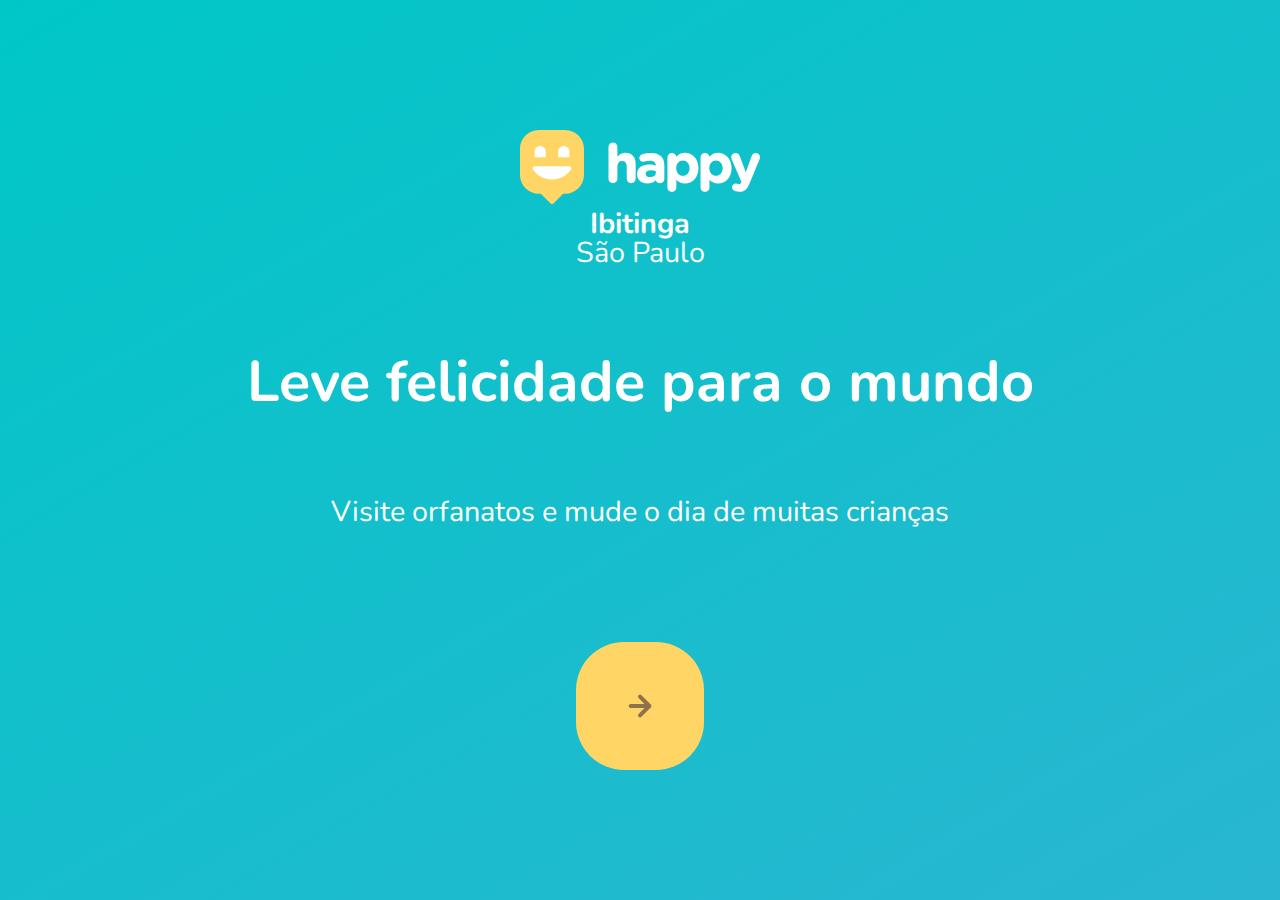
==== index.html @ b5ff6e31 "primeira página" ====
<!DOCTYPE html>
<html lang="pt-br">
    <head>
        <meta charset="UTF-8">
        <meta name="viewport" content="width=device-width, initial-scale=1.0">
        <title>Happy</title>

        <link rel="icon" href="./public/images/logo-icon.png">

        <link rel="stylesheet" href="./public/css/main.css">
        <link rel="stylesheet" href="./public/css/animations.css">
        <link rel="stylesheet" href="./public/css/page-landing.css">

        <link href="https://fonts.googleapis.com/css2?family=Nunito:ital,wght@0,400;0,600;1,800&display=swap" rel="stylesheet">
    </head>
    <body>
        <div id="page-landing">
            <div id="container">
                <header>
                    <img 
                    class="animate-up"
                    id="logo"
                    src="./public/images/logo.svg"
                    alt="Logotipo de Happy">

                    <div class="location animate-up">
                        <strong>Ibitinga</strong>
                        <p>São Paulo</p>
                    </div>
                </header>

                <main>
                    <h1 class="animate-up">Leve felicidade para o mundo</h1>

                    <section class="visit">
                        <p class="animate-up">Visite orfanatos e mude o dia de muitas crianças</p>

                        <a href="" title="Visite orfanatos" class="animate-up">
                            <img src="./public/images/arrow.svg" alt="Ir para o mapa">
                        </a>
                    </section>
                </main>
            </div>
        </div>
    </body>
</html>
---- public/css/main.css ----
*{
    margin: 0;
    padding: 0;
}

body{
   height: 100vh;
   color: white;
}

:root{
    font-size: 62,5%;
}

body,
input,
button,
textarea{
    font: 400 1.8rem/1 'Nunito', sans-serif;
}

/* inline e block = alinhamentos da caixa
flex e grid = alinhamentos dentro da caixa */
---- public/css/animations.css ----
/* Animações */
@keyframes up{
    from{
        opacity: 0;
        transform: translateY(16px);
    }

    to{
        opacity: 1;
        transform: translateY(0);
    }
}

.animate-up{
    animation-name: up;
    animation-duration: 0.3s;
    animation-fill-mode: backwards;
}
---- public/css/page-landing.css ----
#page-landing{
    background: linear-gradient(329.54deg, #29b6d1 0%, #00c7c7 100%);
   
    text-align: center;
    min-height: 100vh;

    display: flex;
}

#container{
   margin: auto;

   width: 90%;
}

.location,
h1,
.visit p{
   height: 16vh;
}

.visit a{
   width: 8rem;
   height: 8rem;
   background: #ffd666;

   border: none;
   border-radius: 3rem;

   display: flex;
   align-items: center; /* alinhamento de Y em X */
   justify-content: center; /* alinhamento de X em Y */

   margin: 0 auto;

   transition: background 0.2s;
}

.visit a:hover{
    background: #96feff;
}

#logo{
    animation-delay: 0.05s;
}

.location{
    animation-delay: 0.1s;
}

main h1{
    animation-delay: 0.15s;
}

.visit p{
    animation-delay: 0.2s;
}

.visit a{
    animation-delay: 0.25s;
}
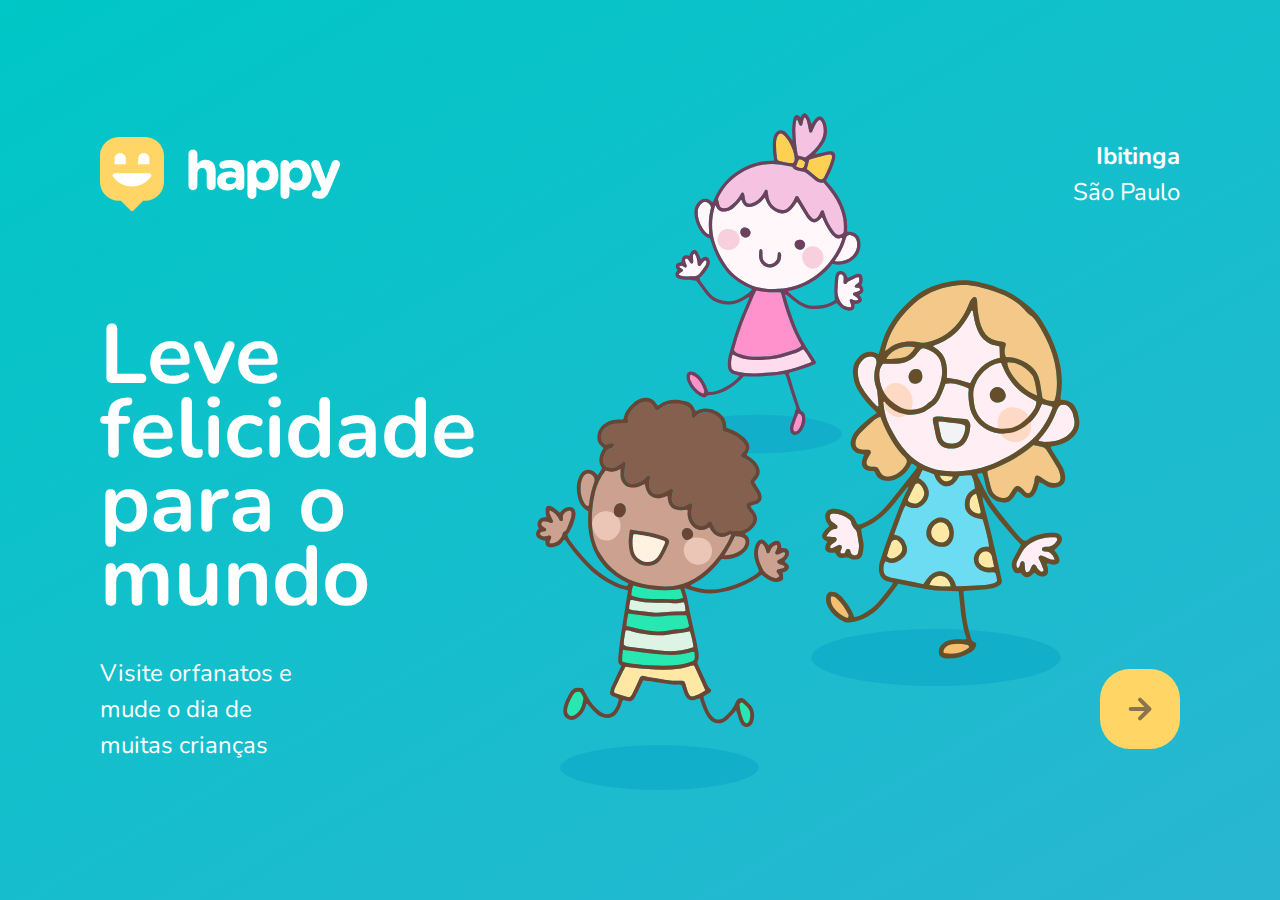
==== commit 69f44a1d: "página de orfanatos" ====
--- a/index.html
+++ b/index.html
@@ -11,7 +11,7 @@
         <link rel="stylesheet" href="./public/css/animations.css">
         <link rel="stylesheet" href="./public/css/page-landing.css">
 
-        <link href="https://fonts.googleapis.com/css2?family=Nunito:ital,wght@0,400;0,600;1,800&display=swap" rel="stylesheet">
+        <link href="https://fonts.googleapis.com/css2?family=Nunito:wght@400;600;800&display=swap" rel="stylesheet">
     </head>
     <body>
         <div id="page-landing">
@@ -35,7 +35,7 @@
                     <section class="visit">
                         <p class="animate-up">Visite orfanatos e mude o dia de muitas crianças</p>
 
-                        <a href="" title="Visite orfanatos" class="animate-up">
+                        <a href="#" title="Visite orfanatos" class="animate-up">
                             <img src="./public/images/arrow.svg" alt="Ir para o mapa">
                         </a>
                     </section>
--- a/public/css/main.css
+++ b/public/css/main.css
@@ -1,6 +1,7 @@
 *{
     margin: 0;
     padding: 0;
+    box-sizing: border-box;
 }
 
 body{
@@ -9,14 +10,14 @@
 }
 
 :root{
-    font-size: 62,5%;
+    font-size: 62.5%;
 }
 
 body,
 input,
 button,
 textarea{
-    font: 400 1.8rem/1 'Nunito', sans-serif;
+    font: 400 1.8rem/1 "Nunito", sans-serif;
 }
 
 /* inline e block = alinhamentos da caixa
--- a/public/css/page-landing.css
+++ b/public/css/page-landing.css
@@ -10,13 +10,30 @@
 #container{
    margin: auto;
 
-   width: 90%;
+   width: min(90%, 112rem);
 }
 
 .location,
 h1,
 .visit p{
    height: 16vh;
+}
+
+#logo{
+    animation-delay: 0.05s;
+}
+
+.location{
+    animation-delay: 0.1s;
+}
+
+main h1{
+    animation-delay: 0.15s;
+    font-size: clamp(4rem, 8vw, 8.4rem);
+}
+
+.visit p{
+    animation-delay: 0.2s;
 }
 
 .visit a{
@@ -31,35 +48,66 @@
    align-items: center; /* alinhamento de Y em X */
    justify-content: center; /* alinhamento de X em Y */
 
-   margin: 0 auto;
+   margin: auto;
 
    transition: background 0.2s;
+   animation-delay: 0.25s;
 }
 
 .visit a:hover{
     background: #96feff;
 }
 
-#logo{
-    animation-delay: 0.05s;
-}
+/* Desktop version*/
+@media (min-width: 760px){
+    #container{
+        padding: 5rem 2rem;
+        /*shorthand background: image repeat position / size*/
+        background: url("../images/bg.svg") no-repeat 80% / 
+          clamp(30rem, 54vw, 56rem);
+    }
 
-.location{
-    animation-delay: 0.1s;
-}
+    header{
+        display: flex;
+        align-items: center;
+        justify-content: space-between;
+    }
 
-main h1{
-    animation-delay: 0.15s;
-}
+    .location,
+    h1,
+    .visit p{
+        height: initial;
+        text-align: initial;
+    }
 
-.visit p{
-    animation-delay: 0.2s;
-}
+    .location{
+        text-align: right;
+        font-size: 2.4rem;
+        line-height: 1.5;
+    }
 
-.visit a{
-    animation-delay: 0.25s;
-}
+    main h1{
+        font-weight: bold;
+        line-height: .88;
 
+        margin: clamp(10%, 9vh, 12%) 0 4rem;
 
+        width: min(300px, 80%);
+    }
 
+    .visit{
+        display: flex;
+        align-items: center;
+        justify-content: space-between;
+    }
 
+    .visit p{
+        font-size: 2.4rem;
+        line-height: 1.5;
+        width: clamp(20rem, 20vh, 30rem);
+    }
+
+    .visit a{
+        margin: initial;
+    }
+}